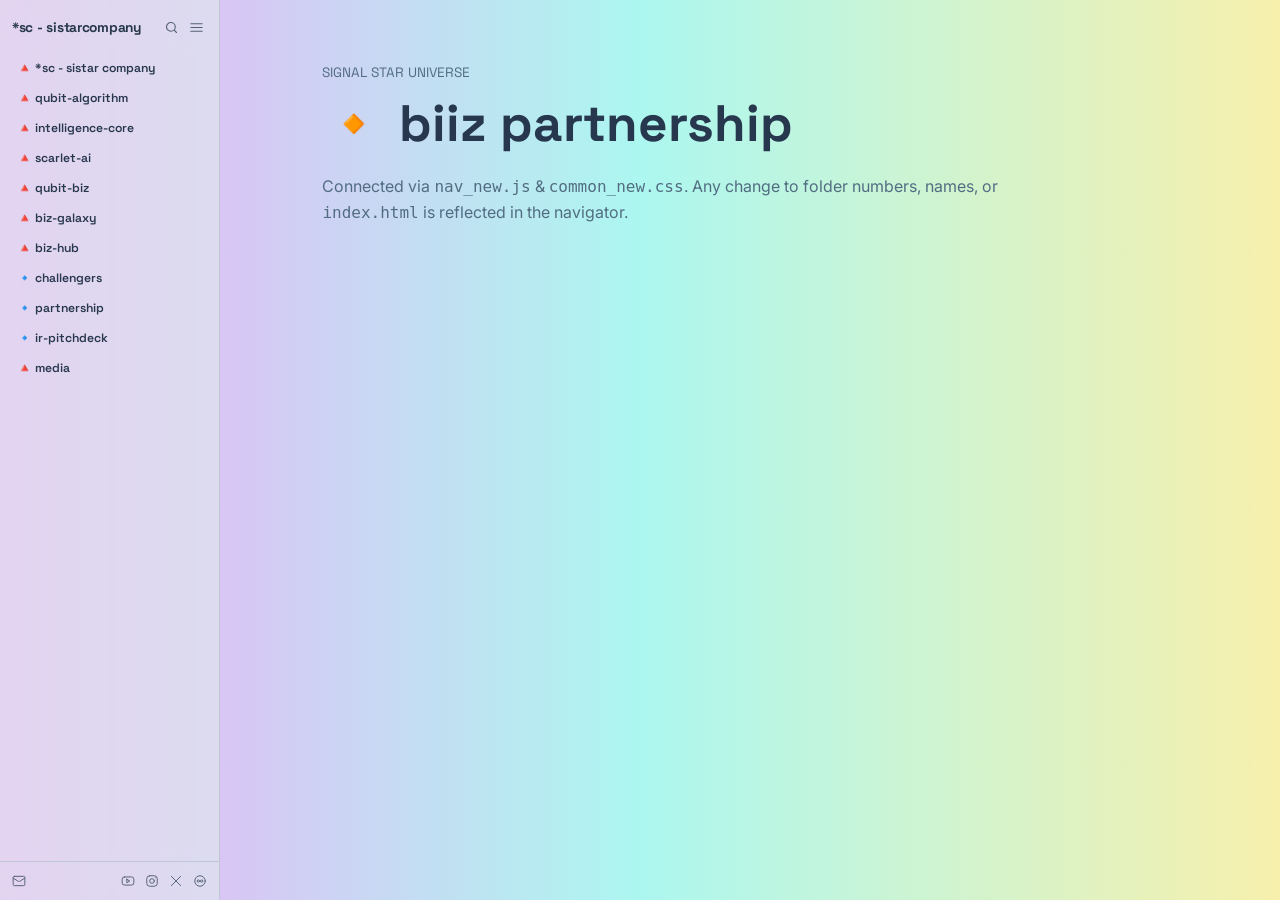
==== 01_biiz-partnership/index.html @ 86db1654 "sync: update folder structure and navigator (2026-11-04 20:53:21)" ====
<!DOCTYPE html>
<html lang="en">
<head>
  <meta charset="UTF-8" />
  <meta name="viewport" content="width=device-width, initial-scale=1.0" />
  <title>*sc | 🔸 biiz partnership</title>
  <style>html,body{background:linear-gradient(to right,#f0acf7,#acf7f0,#f7f0ac);margin:0;padding:0;}body.sc-nav-open{padding-left:220px;}@media(max-width:768px){body.sc-nav-open,body.sc-nav-folded{padding-left:44px!important;}}main,.sc-main-stage{opacity:0;}</style>
  <script>
    (function() {
      var p = location.pathname.replace(/\\/g, '/');
      var base = '/common_assets/';
      if (location.protocol === 'file:') {
        var i = p.toLowerCase().indexOf('/sc_web/');
        base = i !== -1 ? 'file://' + p.substring(0, i + 8) + 'common_assets/' : './common_assets/';
      }
      document.write('<link rel="stylesheet" href="' + base + 'common_new.css?v=1793793164">');
      var s = document.createElement('script');
      s.src = base + 'nav_new.js?v=1793793164';
      s.defer = true;
      document.head.appendChild(s);
    })();
  </script>
</head>
<body class="sc-nav-open">
  <main style="padding: 64px 8vw; max-width: 960px;">
    <p style="font-family:'Space Grotesk',sans-serif; font-size:0.85rem; color:#526D82; margin-bottom:10px;">SIGNAL STAR UNIVERSE</p>
    <h1 style="font-family:'Space Grotesk',sans-serif; font-size:clamp(2.2rem,4vw,3.4rem); color:#27374D; margin-bottom:18px;">🔸 biiz partnership</h1>
    <p style="font-size:1rem; color:#526D82; line-height:1.6;">Connected via <code>nav_new.js</code> &amp; <code>common_new.css</code>. Any change to folder numbers, names, or <code>index.html</code> is reflected in the navigator.</p>
  </main>
</body>
</html>
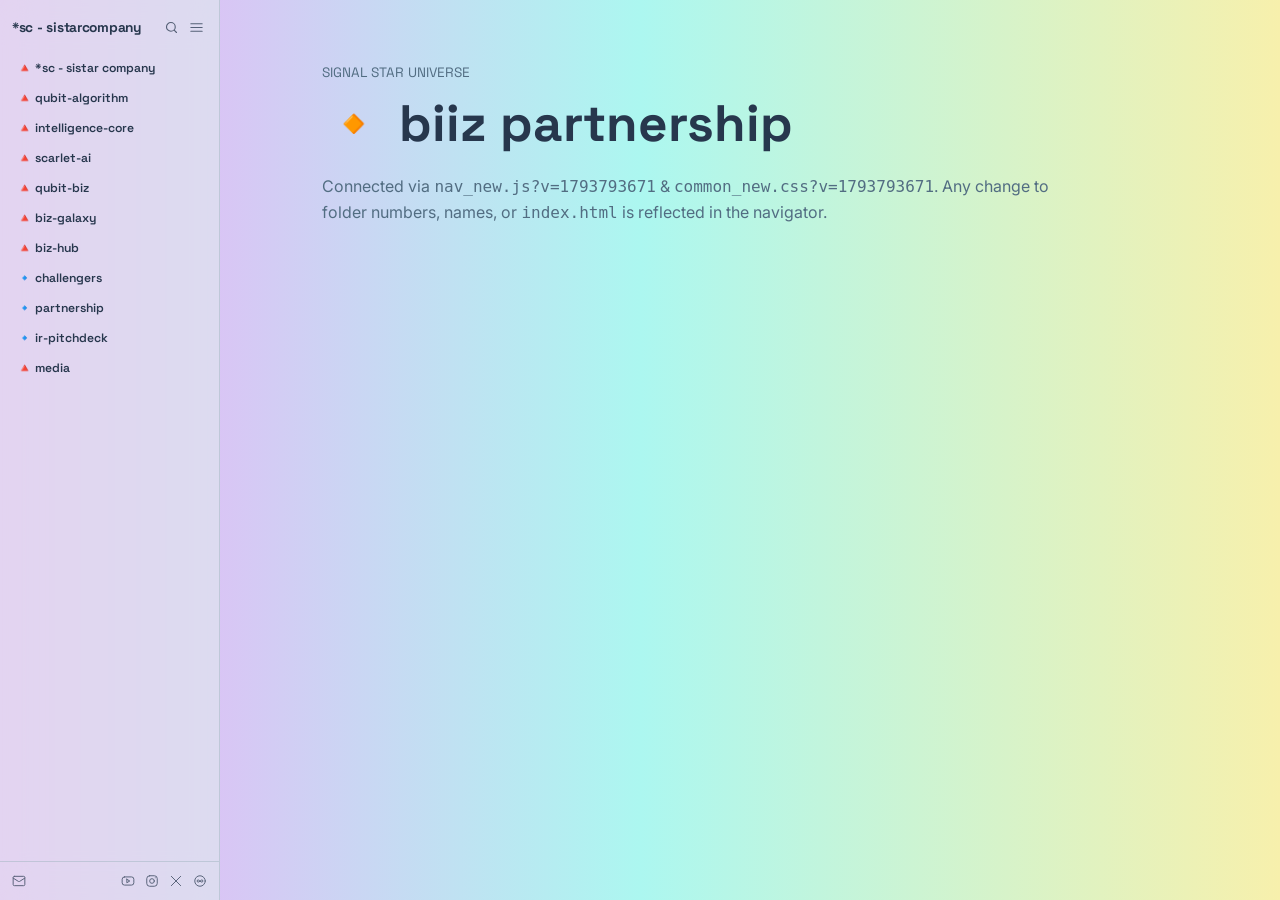
==== commit 073cd36d: "sync: update folder structure and navigator (2026-11-04 21:01:21)" ====
--- a/01_biiz-partnership/index.html
+++ b/01_biiz-partnership/index.html
@@ -13,9 +13,9 @@
         var i = p.toLowerCase().indexOf('/sc_web/');
         base = i !== -1 ? 'file://' + p.substring(0, i + 8) + 'common_assets/' : './common_assets/';
       }
-      document.write('<link rel="stylesheet" href="' + base + 'common_new.css?v=1793793164">');
+      document.write('<link rel="stylesheet" href="' + base + 'common_new.css?v=1793793671">');
       var s = document.createElement('script');
-      s.src = base + 'nav_new.js?v=1793793164';
+      s.src = base + 'nav_new.js?v=1793793671';
       s.defer = true;
       document.head.appendChild(s);
     })();
@@ -25,9 +25,10 @@
   <main style="padding: 64px 8vw; max-width: 960px;">
     <p style="font-family:'Space Grotesk',sans-serif; font-size:0.85rem; color:#526D82; margin-bottom:10px;">SIGNAL STAR UNIVERSE</p>
     <h1 style="font-family:'Space Grotesk',sans-serif; font-size:clamp(2.2rem,4vw,3.4rem); color:#27374D; margin-bottom:18px;">🔸 biiz partnership</h1>
-    <p style="font-size:1rem; color:#526D82; line-height:1.6;">Connected via <code>nav_new.js</code> &amp; <code>common_new.css</code>. Any change to folder numbers, names, or <code>index.html</code> is reflected in the navigator.</p>
+    <p style="font-size:1rem; color:#526D82; line-height:1.6;">Connected via <code>nav_new.js?v=1793793671</code> &amp; <code>common_new.css?v=1793793671</code>. Any change to folder numbers, names, or <code>index.html</code> is reflected in the navigator.</p>
   </main>
 </body>
 </html>
 
 
+
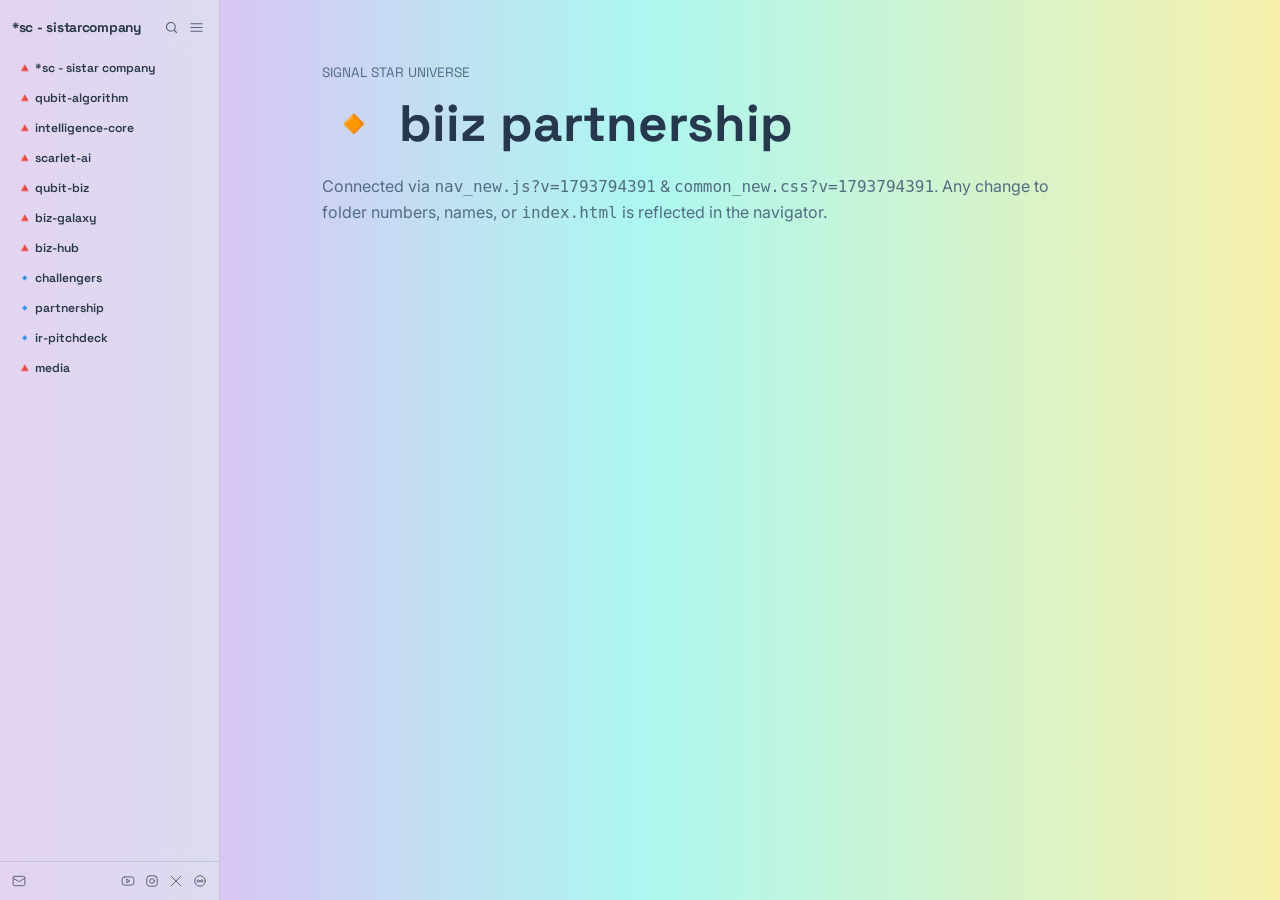
==== commit 255b13aa: "sync: update folder structure and navigator (2026-11-04 21:13:20)" ====
--- a/01_biiz-partnership/index.html
+++ b/01_biiz-partnership/index.html
@@ -13,9 +13,9 @@
         var i = p.toLowerCase().indexOf('/sc_web/');
         base = i !== -1 ? 'file://' + p.substring(0, i + 8) + 'common_assets/' : './common_assets/';
       }
-      document.write('<link rel="stylesheet" href="' + base + 'common_new.css?v=1793793671">');
+      document.write('<link rel="stylesheet" href="' + base + 'common_new.css?v=1793794391">');
       var s = document.createElement('script');
-      s.src = base + 'nav_new.js?v=1793793671';
+      s.src = base + 'nav_new.js?v=1793794391';
       s.defer = true;
       document.head.appendChild(s);
     })();
@@ -25,10 +25,11 @@
   <main style="padding: 64px 8vw; max-width: 960px;">
     <p style="font-family:'Space Grotesk',sans-serif; font-size:0.85rem; color:#526D82; margin-bottom:10px;">SIGNAL STAR UNIVERSE</p>
     <h1 style="font-family:'Space Grotesk',sans-serif; font-size:clamp(2.2rem,4vw,3.4rem); color:#27374D; margin-bottom:18px;">🔸 biiz partnership</h1>
-    <p style="font-size:1rem; color:#526D82; line-height:1.6;">Connected via <code>nav_new.js?v=1793793671</code> &amp; <code>common_new.css?v=1793793671</code>. Any change to folder numbers, names, or <code>index.html</code> is reflected in the navigator.</p>
+    <p style="font-size:1rem; color:#526D82; line-height:1.6;">Connected via <code>nav_new.js?v=1793794391</code> &amp; <code>common_new.css?v=1793794391</code>. Any change to folder numbers, names, or <code>index.html</code> is reflected in the navigator.</p>
   </main>
 </body>
 </html>
 
 
 
+
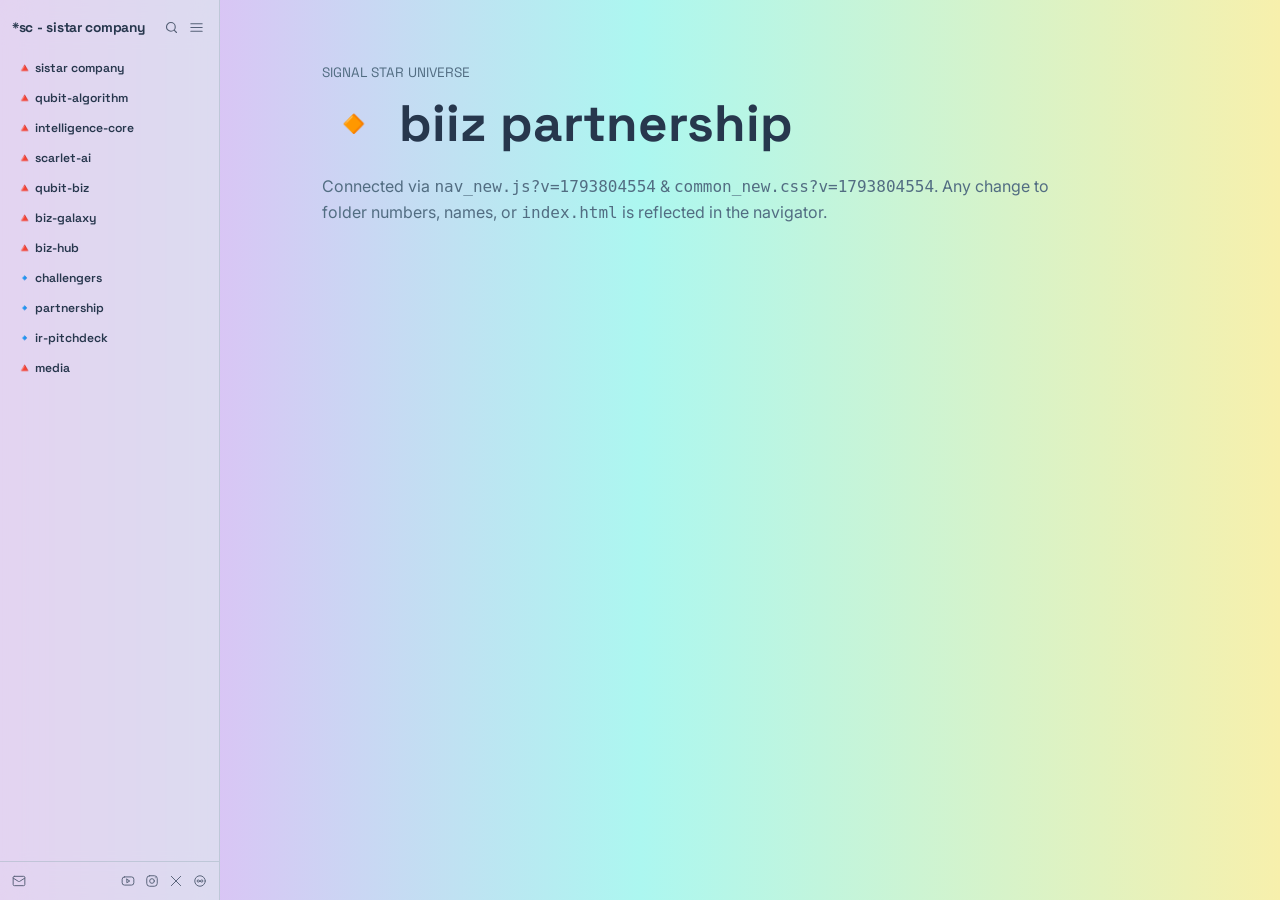
==== commit 87a6f397: "sync: update folder structure and navigator (2026-11-05 00:02:40)" ====
--- a/01_biiz-partnership/index.html
+++ b/01_biiz-partnership/index.html
@@ -13,9 +13,9 @@
         var i = p.toLowerCase().indexOf('/sc_web/');
         base = i !== -1 ? 'file://' + p.substring(0, i + 8) + 'common_assets/' : './common_assets/';
       }
-      document.write('<link rel="stylesheet" href="' + base + 'common_new.css?v=1793794391">');
+      document.write('<link rel="stylesheet" href="' + base + 'common_new.css?v=1793804554">');
       var s = document.createElement('script');
-      s.src = base + 'nav_new.js?v=1793794391';
+      s.src = base + 'nav_new.js?v=1793804554';
       s.defer = true;
       document.head.appendChild(s);
     })();
@@ -25,7 +25,7 @@
   <main style="padding: 64px 8vw; max-width: 960px;">
     <p style="font-family:'Space Grotesk',sans-serif; font-size:0.85rem; color:#526D82; margin-bottom:10px;">SIGNAL STAR UNIVERSE</p>
     <h1 style="font-family:'Space Grotesk',sans-serif; font-size:clamp(2.2rem,4vw,3.4rem); color:#27374D; margin-bottom:18px;">🔸 biiz partnership</h1>
-    <p style="font-size:1rem; color:#526D82; line-height:1.6;">Connected via <code>nav_new.js?v=1793794391</code> &amp; <code>common_new.css?v=1793794391</code>. Any change to folder numbers, names, or <code>index.html</code> is reflected in the navigator.</p>
+    <p style="font-size:1rem; color:#526D82; line-height:1.6;">Connected via <code>nav_new.js?v=1793804554</code> &amp; <code>common_new.css?v=1793804554</code>. Any change to folder numbers, names, or <code>index.html</code> is reflected in the navigator.</p>
   </main>
 </body>
 </html>
@@ -33,3 +33,4 @@
 
 
 
+
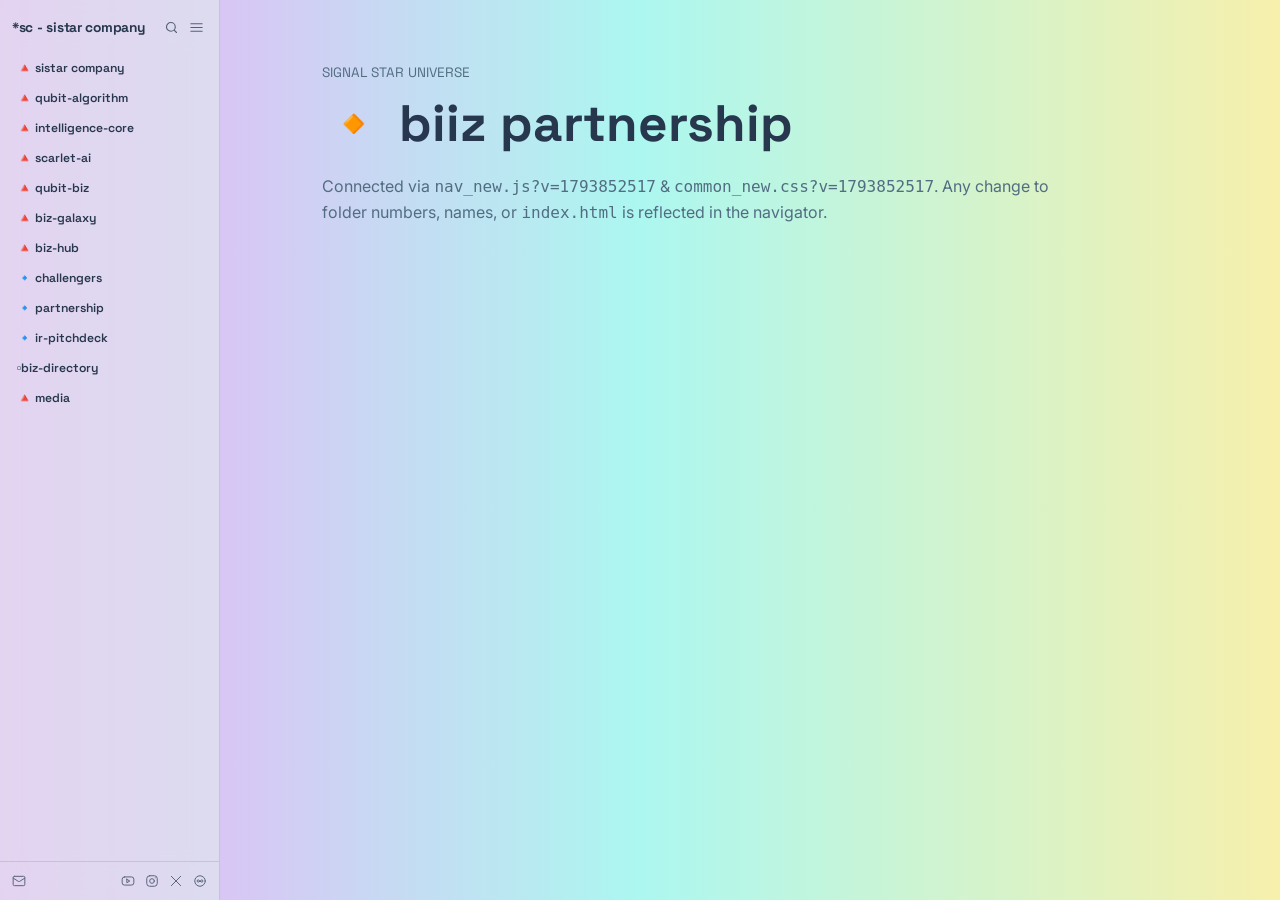
==== commit ee384169: "sync: update folder structure and navigator (2026-11-05 13:22:08)" ====
--- a/01_biiz-partnership/index.html
+++ b/01_biiz-partnership/index.html
@@ -13,9 +13,9 @@
         var i = p.toLowerCase().indexOf('/sc_web/');
         base = i !== -1 ? 'file://' + p.substring(0, i + 8) + 'common_assets/' : './common_assets/';
       }
-      document.write('<link rel="stylesheet" href="' + base + 'common_new.css?v=1793804554">');
+      document.write('<link rel="stylesheet" href="' + base + 'common_new.css?v=1793852517">');
       var s = document.createElement('script');
-      s.src = base + 'nav_new.js?v=1793804554';
+      s.src = base + 'nav_new.js?v=1793852517';
       s.defer = true;
       document.head.appendChild(s);
     })();
@@ -25,7 +25,7 @@
   <main style="padding: 64px 8vw; max-width: 960px;">
     <p style="font-family:'Space Grotesk',sans-serif; font-size:0.85rem; color:#526D82; margin-bottom:10px;">SIGNAL STAR UNIVERSE</p>
     <h1 style="font-family:'Space Grotesk',sans-serif; font-size:clamp(2.2rem,4vw,3.4rem); color:#27374D; margin-bottom:18px;">🔸 biiz partnership</h1>
-    <p style="font-size:1rem; color:#526D82; line-height:1.6;">Connected via <code>nav_new.js?v=1793804554</code> &amp; <code>common_new.css?v=1793804554</code>. Any change to folder numbers, names, or <code>index.html</code> is reflected in the navigator.</p>
+    <p style="font-size:1rem; color:#526D82; line-height:1.6;">Connected via <code>nav_new.js?v=1793852517</code> &amp; <code>common_new.css?v=1793852517</code>. Any change to folder numbers, names, or <code>index.html</code> is reflected in the navigator.</p>
   </main>
 </body>
 </html>
@@ -34,3 +34,4 @@
 
 
 
+
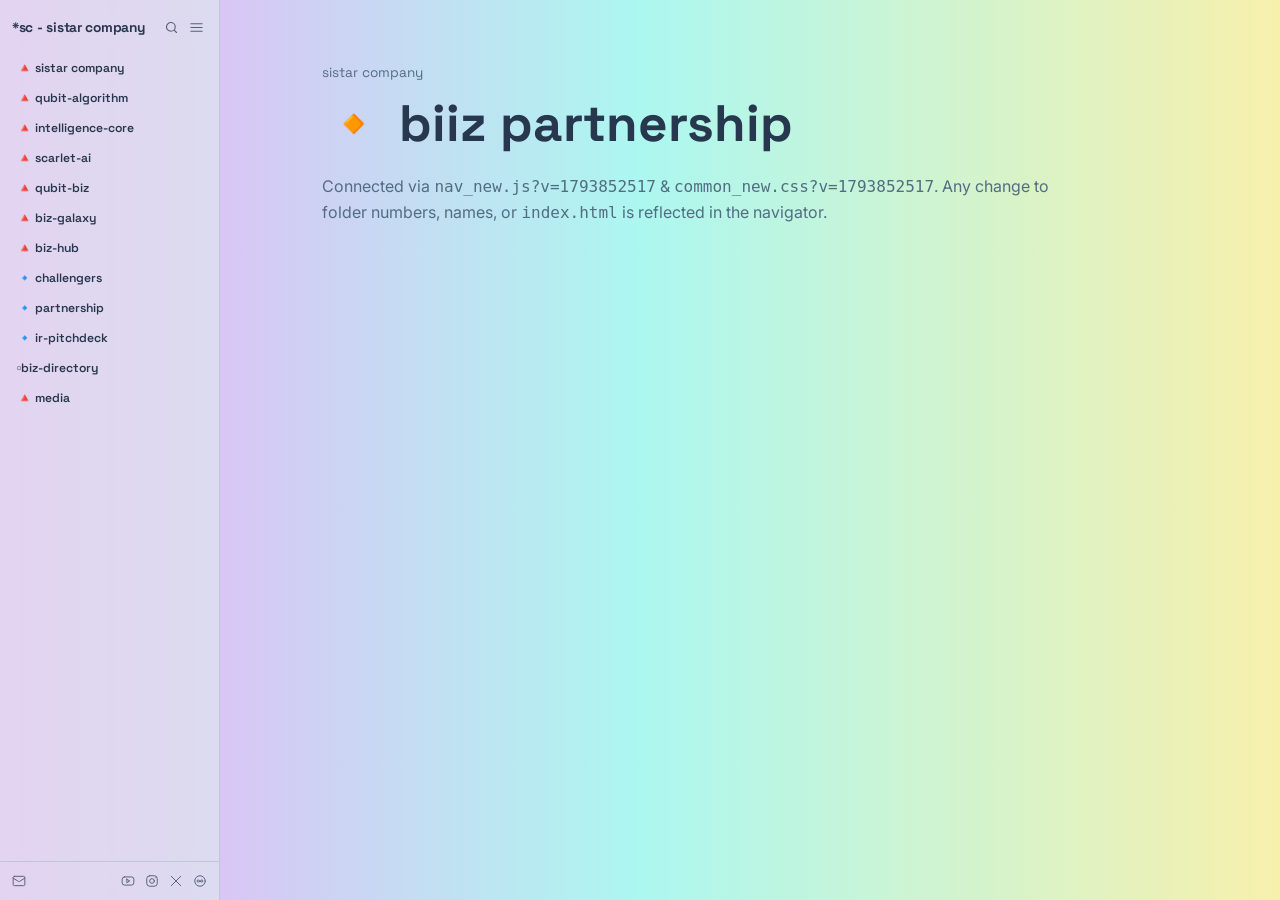
==== commit 60b47f03: "sync: update folder structure and navigator (2026-11-05 19:34:53)" ====
--- a/01_biiz-partnership/index.html
+++ b/01_biiz-partnership/index.html
@@ -23,7 +23,7 @@
 </head>
 <body class="sc-nav-open">
   <main style="padding: 64px 8vw; max-width: 960px;">
-    <p style="font-family:'Space Grotesk',sans-serif; font-size:0.85rem; color:#526D82; margin-bottom:10px;">SIGNAL STAR UNIVERSE</p>
+    <p style="font-family:'Space Grotesk',sans-serif; font-size:0.85rem; color:#526D82; margin-bottom:10px;">sistar company</p>
     <h1 style="font-family:'Space Grotesk',sans-serif; font-size:clamp(2.2rem,4vw,3.4rem); color:#27374D; margin-bottom:18px;">🔸 biiz partnership</h1>
     <p style="font-size:1rem; color:#526D82; line-height:1.6;">Connected via <code>nav_new.js?v=1793852517</code> &amp; <code>common_new.css?v=1793852517</code>. Any change to folder numbers, names, or <code>index.html</code> is reflected in the navigator.</p>
   </main>
@@ -35,3 +35,4 @@
 
 
 
+
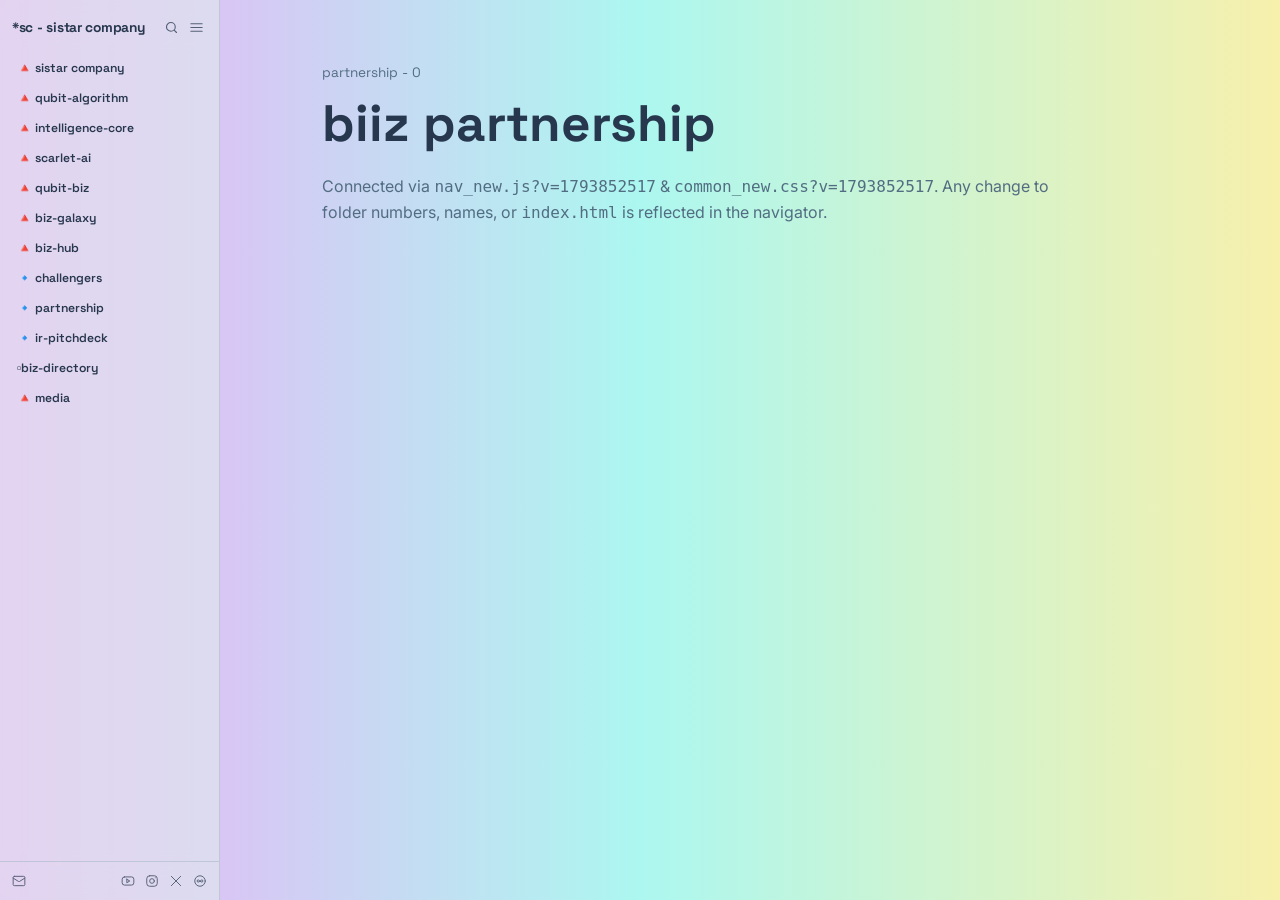
==== commit 4eb79827: "Sync exact common_assets mirror & structure" ====
--- a/01_biiz-partnership/index.html
+++ b/01_biiz-partnership/index.html
@@ -23,8 +23,8 @@
 </head>
 <body class="sc-nav-open">
   <main style="padding: 64px 8vw; max-width: 960px;">
-    <p style="font-family:'Space Grotesk',sans-serif; font-size:0.85rem; color:#526D82; margin-bottom:10px;">sistar company</p>
-    <h1 style="font-family:'Space Grotesk',sans-serif; font-size:clamp(2.2rem,4vw,3.4rem); color:#27374D; margin-bottom:18px;">🔸 biiz partnership</h1>
+    <p style="font-family:'Space Grotesk',sans-serif; font-size:0.85rem; color:#526D82; margin-bottom:10px;">partnership - 0</p>
+    <h1 style="font-family:'Space Grotesk',sans-serif; font-size:clamp(2.2rem,4vw,3.4rem); color:#27374D; margin-bottom:18px;">biiz partnership</h1>
     <p style="font-size:1rem; color:#526D82; line-height:1.6;">Connected via <code>nav_new.js?v=1793852517</code> &amp; <code>common_new.css?v=1793852517</code>. Any change to folder numbers, names, or <code>index.html</code> is reflected in the navigator.</p>
   </main>
 </body>
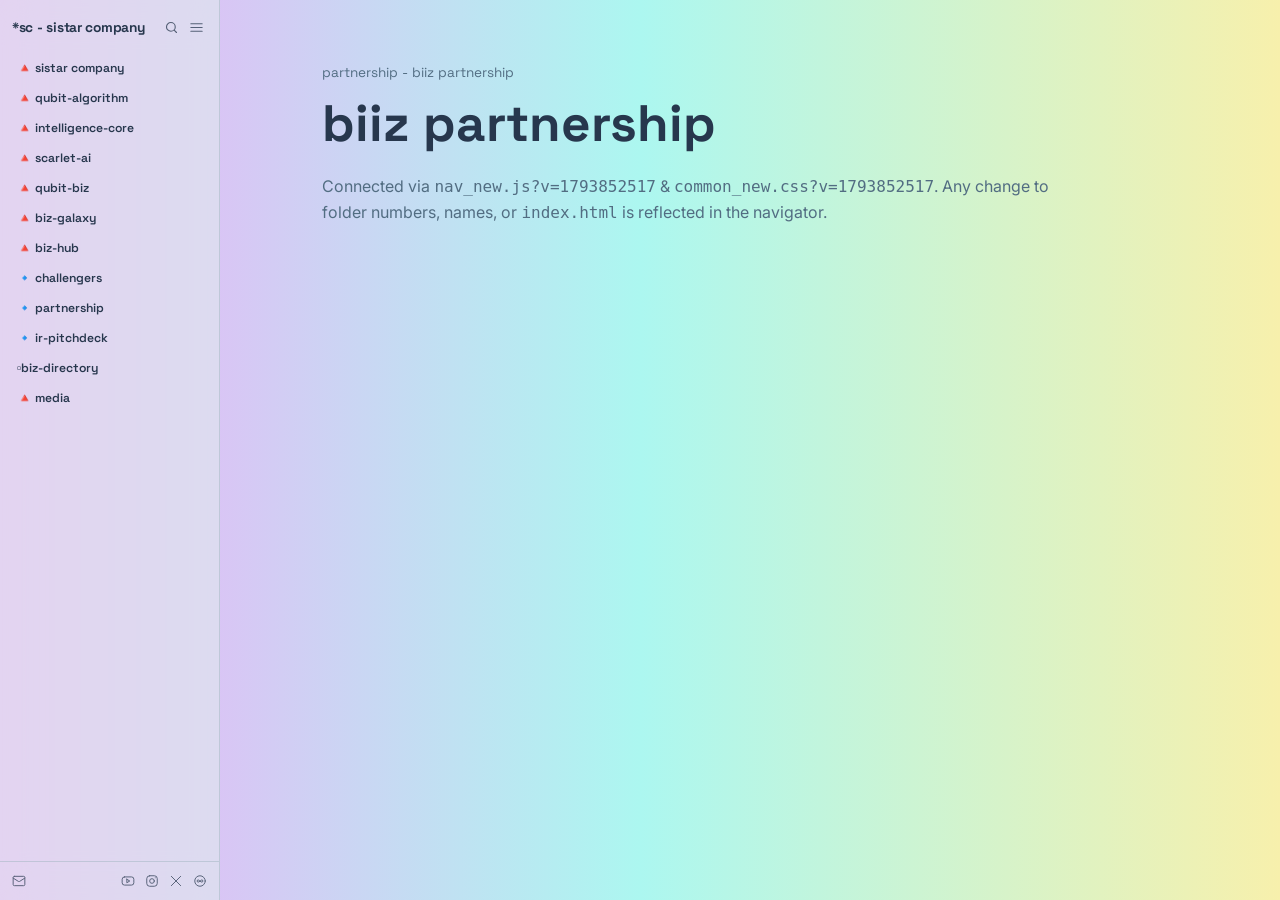
==== commit 321557a5: "Sync exact common_assets mirror & structure" ====
--- a/01_biiz-partnership/index.html
+++ b/01_biiz-partnership/index.html
@@ -23,7 +23,7 @@
 </head>
 <body class="sc-nav-open">
   <main style="padding: 64px 8vw; max-width: 960px;">
-    <p style="font-family:'Space Grotesk',sans-serif; font-size:0.85rem; color:#526D82; margin-bottom:10px;">partnership - 0</p>
+    <p style="font-family:'Space Grotesk',sans-serif; font-size:0.85rem; color:#526D82; margin-bottom:10px;">partnership - biiz partnership</p>
     <h1 style="font-family:'Space Grotesk',sans-serif; font-size:clamp(2.2rem,4vw,3.4rem); color:#27374D; margin-bottom:18px;">biiz partnership</h1>
     <p style="font-size:1rem; color:#526D82; line-height:1.6;">Connected via <code>nav_new.js?v=1793852517</code> &amp; <code>common_new.css?v=1793852517</code>. Any change to folder numbers, names, or <code>index.html</code> is reflected in the navigator.</p>
   </main>
